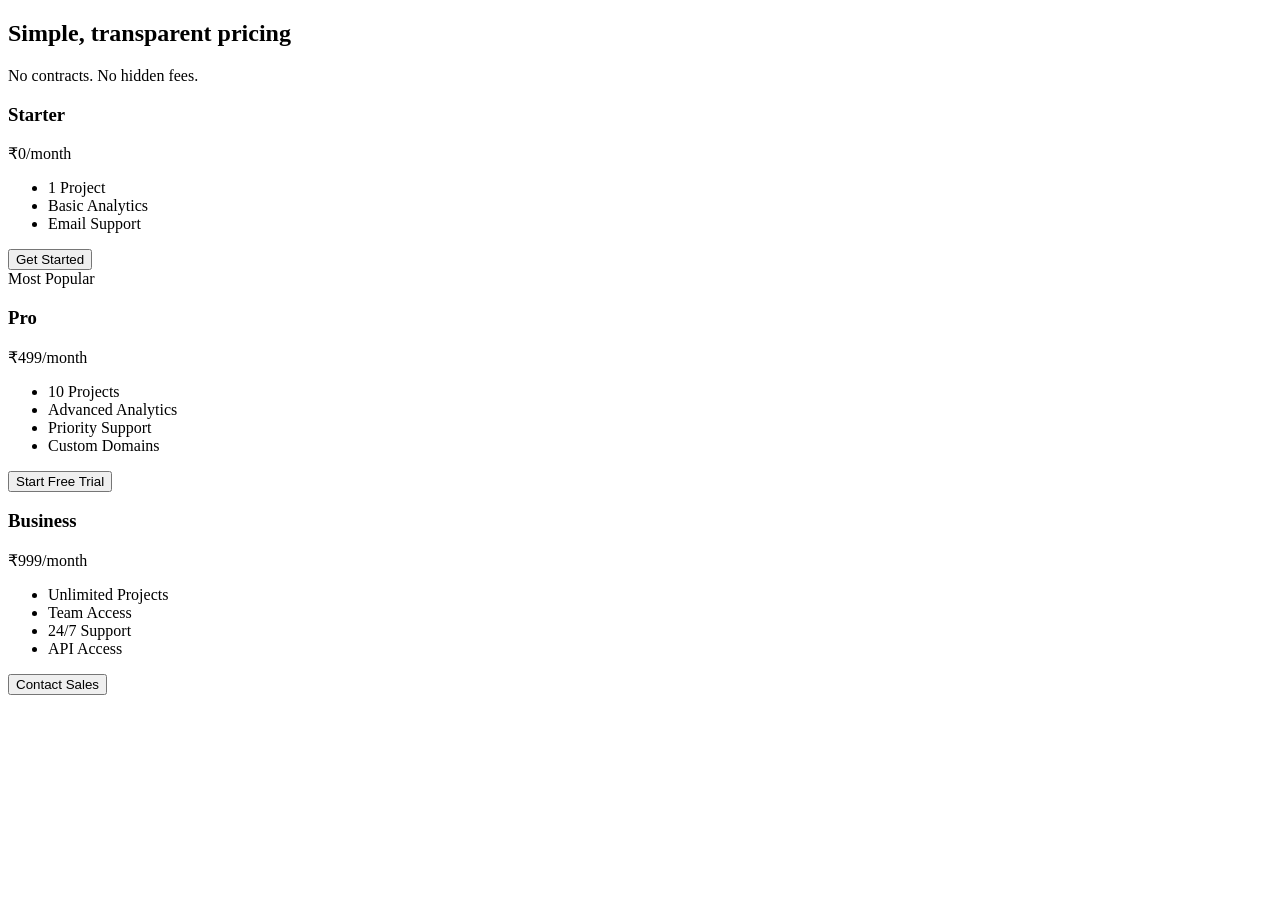
==== Pricing_Table/index.html @ 92ebd68c "Added pricing table" ====
<!DOCTYPE html>
<html lang="en">
<head>
  <meta charset="UTF-8" />
  <meta name="viewport" content="width=device-width, initial-scale=1.0"/>
  <title>Pricing</title>
  <link rel="stylesheet" href="style.css" />
</head>
<body>

<section class="pricing-section">
  <h1 class="title">Simple, transparent pricing</h1>
  <p class="subtitle">No contracts. No hidden fees.</p>

  <div class="pricing-grid">

    <div class="card">
      <h3>Starter</h3>
      <p class="price">₹0<span>/month</span></p>
      <ul>
        <li>1 Project</li>
        <li>Basic Analytics</li>
        <li>Email Support</li>
      </ul>
      <button>Get Started</button>
    </div>

    <div class="card popular">
      <span class="badge">Most Popular</span>
      <h3>Pro</h3>
      <p class="price">₹499<span>/month</span></p>
      <ul>
        <li>10 Projects</li>
        <li>Advanced Analytics</li>
        <li>Priority Support</li>
        <li>Custom Domains</li>
      </ul>
      <button>Start Free Trial</button>
    </div>

    <div class="card">
      <h3>Business</h3>
      <p class="price">₹999<span>/month</span></p>
      <ul>
        <li>Unlimited Projects</li>
        <li>Team Access</li>
        <li>24/7 Support</li>
        <li>API Access</li>
      </ul>
      <button>Contact Sales</button>
    </div>

  </div>
</section>

</body>
</html>
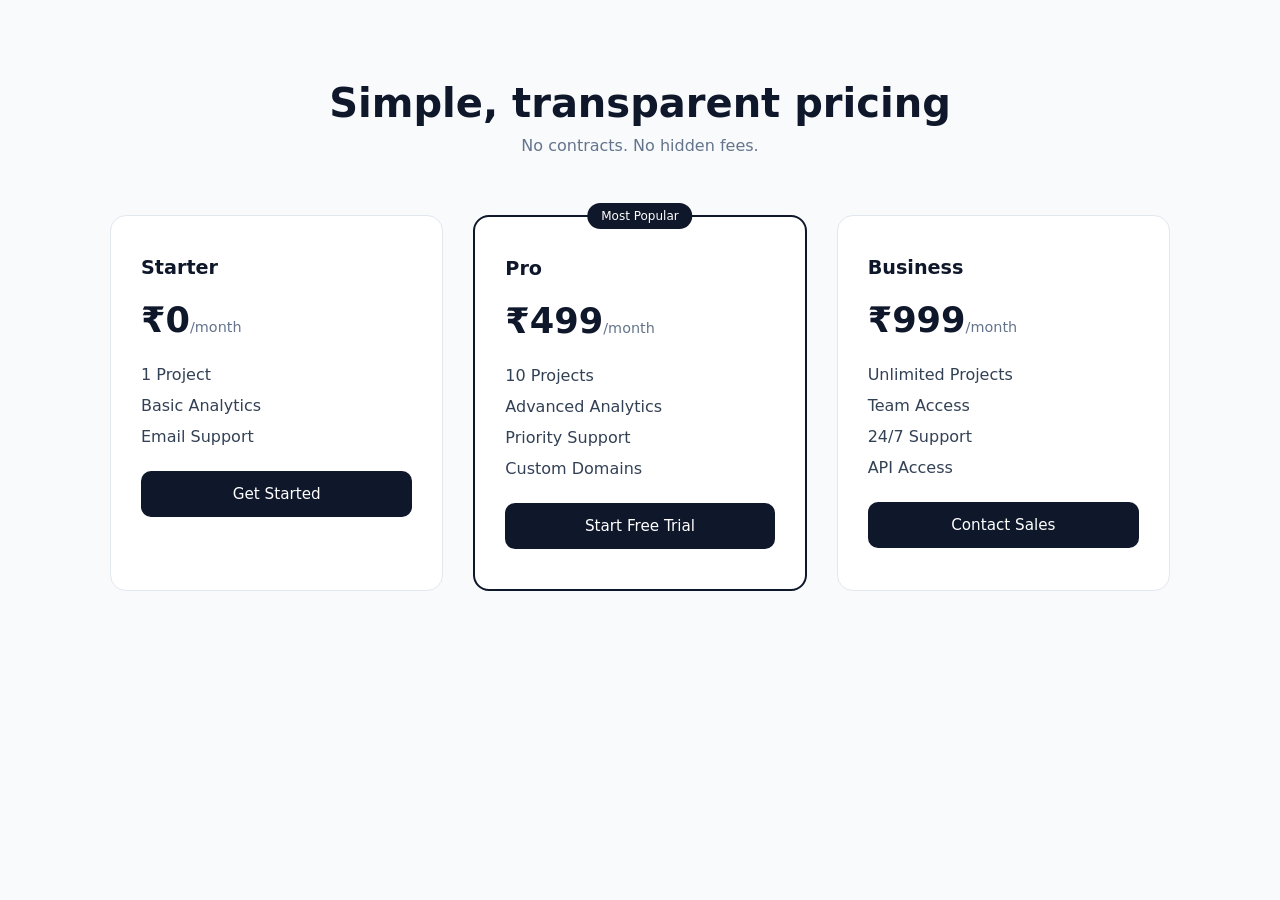
==== commit b1e06e43: "updated pricing" ====
--- a/Pricing_Table/index.html
+++ b/Pricing_Table/index.html
@@ -1,57 +1,60 @@
 <!DOCTYPE html>
 <html lang="en">
+
 <head>
   <meta charset="UTF-8" />
-  <meta name="viewport" content="width=device-width, initial-scale=1.0"/>
+  <meta name="viewport" content="width=device-width, initial-scale=1.0" />
   <title>Pricing</title>
   <link rel="stylesheet" href="style.css" />
 </head>
+
 <body>
 
-<section class="pricing-section">
-  <h1 class="title">Simple, transparent pricing</h1>
-  <p class="subtitle">No contracts. No hidden fees.</p>
+  <section class="pricing-section">
+    <h1 class="title">Simple, transparent pricing</h1>
+    <p class="subtitle">No contracts. No hidden fees.</p>
 
-  <div class="pricing-grid">
+    <div class="pricing-grid">
 
-    <div class="card">
-      <h3>Starter</h3>
-      <p class="price">₹0<span>/month</span></p>
-      <ul>
-        <li>1 Project</li>
-        <li>Basic Analytics</li>
-        <li>Email Support</li>
-      </ul>
-      <button>Get Started</button>
+      <div class="card">
+        <h3>Starter</h3>
+        <p class="price">₹0<span>/month</span></p>
+        <ul>
+          <li>1 Project</li>
+          <li>Basic Analytics</li>
+          <li>Email Support</li>
+        </ul>
+        <button>Get Started</button>
+      </div>
+
+      <div class="card popular">
+        <span class="badge">Most Popular</span>
+        <h3>Pro</h3>
+        <p class="price">₹499<span>/month</span></p>
+        <ul>
+          <li>10 Projects</li>
+          <li>Advanced Analytics</li>
+          <li>Priority Support</li>
+          <li>Custom Domains</li>
+        </ul>
+        <button>Start Free Trial</button>
+      </div>
+
+      <div class="card">
+        <h3>Business</h3>
+        <p class="price">₹999<span>/month</span></p>
+        <ul>
+          <li>Unlimited Projects</li>
+          <li>Team Access</li>
+          <li>24/7 Support</li>
+          <li>API Access</li>
+        </ul>
+        <button>Contact Sales</button>
+      </div>
+
     </div>
-
-    <div class="card popular">
-      <span class="badge">Most Popular</span>
-      <h3>Pro</h3>
-      <p class="price">₹499<span>/month</span></p>
-      <ul>
-        <li>10 Projects</li>
-        <li>Advanced Analytics</li>
-        <li>Priority Support</li>
-        <li>Custom Domains</li>
-      </ul>
-      <button>Start Free Trial</button>
-    </div>
-
-    <div class="card">
-      <h3>Business</h3>
-      <p class="price">₹999<span>/month</span></p>
-      <ul>
-        <li>Unlimited Projects</li>
-        <li>Team Access</li>
-        <li>24/7 Support</li>
-        <li>API Access</li>
-      </ul>
-      <button>Contact Sales</button>
-    </div>
-
-  </div>
-</section>
+  </section>
 
 </body>
-</html>
+
+</html>
--- a/Pricing_Table/style.css
+++ b/Pricing_Table/style.css
@@ -0,0 +1,108 @@
+* {
+  margin: 0;
+  padding: 0;
+  box-sizing: border-box;
+  font-family: Inter, system-ui, sans-serif;
+}
+
+body {
+  background: #f8fafc;
+  color: #0f172a;
+}
+
+.pricing-section {
+  max-width: 1100px;
+  margin: 80px auto;
+  padding: 0 20px;
+  text-align: center;
+}
+
+.title {
+  font-size: 2.5rem;
+  font-weight: 700;
+}
+
+.subtitle {
+  margin-top: 10px;
+  color: #64748b;
+}
+
+.pricing-grid {
+  margin-top: 60px;
+  display: grid;
+  grid-template-columns: repeat(auto-fit, minmax(280px, 1fr));
+  gap: 30px;
+}
+
+.card {
+  background: white;
+  border: 1px solid #e2e8f0;
+  border-radius: 16px;
+  padding: 40px 30px;
+  text-align: left;
+  transition: transform 0.25s ease, box-shadow 0.25s ease;
+}
+
+.card:hover {
+  transform: translateY(-6px);
+  box-shadow: 0 20px 40px rgba(0,0,0,0.06);
+}
+
+.card h3 {
+  font-size: 1.2rem;
+  margin-bottom: 10px;
+}
+
+.price {
+  font-size: 2.2rem;
+  font-weight: 700;
+  margin: 20px 0;
+}
+
+.price span {
+  font-size: 0.9rem;
+  font-weight: 500;
+  color: #64748b;
+}
+
+.card ul {
+  list-style: none;
+  margin: 25px 0;
+}
+
+.card ul li {
+  margin-bottom: 12px;
+  color: #334155;
+}
+
+.card button {
+  width: 100%;
+  padding: 14px;
+  border-radius: 10px;
+  border: none;
+  background: #0f172a;
+  color: white;
+  font-size: 0.95rem;
+  cursor: pointer;
+}
+
+.card button:hover {
+  background: #020617;
+}
+
+.popular {
+  border: 2px solid #0f172a;
+  position: relative;
+}
+
+.badge {
+  position: absolute;
+  top: -14px;
+  left: 50%;
+  transform: translateX(-50%);
+  background: #0f172a;
+  color: white;
+  padding: 6px 14px;
+  font-size: 0.75rem;
+  border-radius: 20px;
+}
